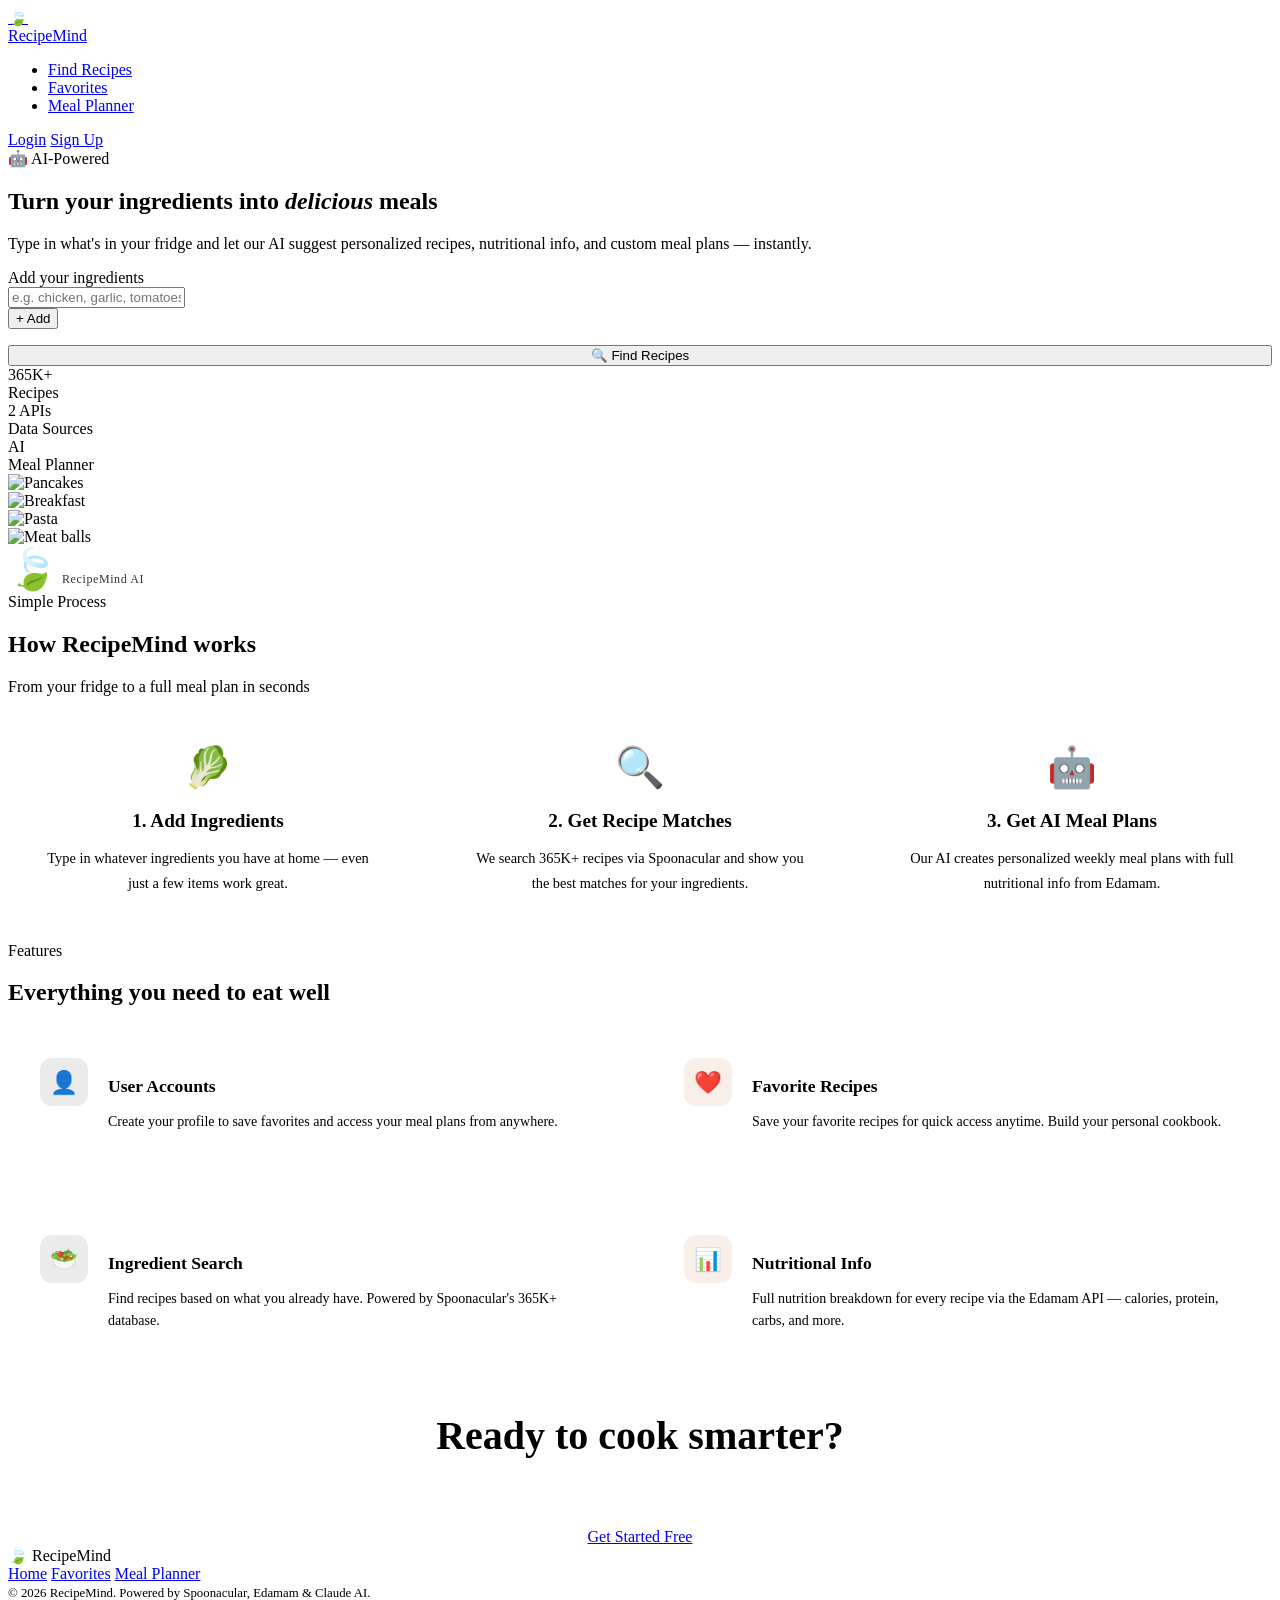
==== index.html @ cb947b87 "Inserted Frontend" ====
<!DOCTYPE html>
<html lang="en">
<head>
  <meta charset="UTF-8" />
  <meta name="viewport" content="width=device-width, initial-scale=1.0" />
  <title>RecipeMind — AI-Powered Recipe Finder</title>
  <link rel="stylesheet" href="../css/style.css" />
  <link rel="icon" href="/assets/leaves.png">
  <script src="https://cdn.jsdelivr.net/npm/@supabase/supabase-js@2"></script>
</head>
<body>

  <nav class="navbar">
    <div class="navbar-inner">
      <a href="index.html" class="nav-logo">
        <div class="logo-icon">🍃</div>
        RecipeMind
      </a>
      <ul class="nav-links">
        <li><a href="index.html" class="active">Find Recipes</a></li>
        <li><a href="favorites.html">Favorites</a></li>
        <li><a href="meal-plan.html">Meal Planner</a></li>
      </ul>
      <div class="nav-actions">
        <a href="login.html" class="btn btn-ghost btn-sm" id="nav-login-btn">Login</a>
        <a href="register.html" class="btn btn-primary btn-sm" id="nav-register-btn">Sign Up</a>
        <div id="nav-user-menu" style="display:none; align-items:center; gap:0.75rem;">
          <span style="font-size:0.85rem; color:var(--text-muted);">
            👤 <span id="nav-user-email"></span>
          </span>
          <button class="btn btn-ghost btn-sm" onclick="logout()">Logout</button>
        </div>
      </div>
    </div>
  </nav>

 
  <section class="hero">
    <div class="hero-bg"></div>
    <div class="hero-decor hero-decor-1"></div>
    <div class="hero-decor hero-decor-2"></div>

    <div class="hero-content">
      <div class="hero-text">
        <div class="hero-eyebrow">🤖 AI-Powered</div>
        <h1 class="hero-title">
          Turn your ingredients into <em>delicious</em> meals
        </h1>
        <p class="hero-subtitle">
          Type in what's in your fridge and let our AI suggest personalized recipes,
          nutritional info, and custom meal plans — instantly.
        </p>

        
        <div class="hero-search-box">
          <div class="search-label">Add your ingredients</div>
          <div class="ingredient-tags" id="hero-tags"></div>
          <div class="search-input-row">
            <div class="search-input-wrap">
              <input
                type="text"
                id="hero-ingredient-input"
                placeholder="e.g. chicken, garlic, tomatoes..."
              />
            </div>
            <button class="btn btn-secondary btn-sm" onclick="addHeroIngredient()">+ Add</button>
          </div>
          <div style="margin-top:1rem;">
            <button class="btn btn-terra btn-lg" onclick="goToSearch()" style="width:100%;">
              🔍 Find Recipes
            </button>
          </div>
        </div>

        <div class="hero-stats">
          <div class="stat-item">
            <div class="stat-num">365K+</div>
            <div class="stat-label">Recipes</div>
          </div>
          <div class="stat-item">
            <div class="stat-num">2 APIs</div>
            <div class="stat-label">Data Sources</div>
          </div>
          <div class="stat-item">
            <div class="stat-num">AI</div>
            <div class="stat-label">Meal Planner</div>
          </div>
        </div>
      </div>

      <div class="hero-visual">
        <div class="hero-card-stack">
          <div class="hero-food-card">
            <img src="https://images.unsplash.com/photo-1567620905732-2d1ec7ab7445?w=400&q=80" alt="Pancakes" />
          </div>
          <div class="hero-food-card">
            <img src="https://www.thespruceeats.com/thmb/mKQ4LuP3oEyUFpeY42EOECT2EUA=/750x0/filters:no_upscale():max_bytes(150000):strip_icc():format(webp)/SES-easy-australian-and-new-zealand-recipes-for-beginners-4125719-206abe74dff34de49690d424bae9a47b.jpg" alt="Breakfast" />
          </div>
          <div class="hero-food-card">
            <img src="https://dairyfarmersofcanada.ca/sites/default/files/styles/card_large/public/image_file_browser/conso_recipe/2025/5ee08d85-9b82-4a42-92cd-9e57a9760b8a%20%282%29.jpg?itok=xGPX0Mxe" alt="Pasta" />
          </div>
          <div class="hero-food-card">
            <img src="https://www.foodandwine.com/thmb/kK0ObB-TcBEDD6CqSKE0468nR1I=/750x0/filters:no_upscale():max_bytes(150000):strip_icc():format(webp)/Turkey-Meatballs-with-Cranberry-Sauce-FT-BLOG1022-d01ed8807b6241c290020694d11db493.png" alt="Meat balls" />
          </div>
          <div class="hero-food-card">
            <span style="font-size:2.5rem;">🍃</span>
            <span style="font-size:0.75rem; letter-spacing:0.05em; opacity:0.8;">RecipeMind AI</span>
          </div>
        </div>
      </div>
    </div>
  </section>

  <section class="section" style="background:var(--white);">
    <div class="section-inner">
      <div class="section-header">
        <span class="section-eyebrow">Simple Process</span>
        <h2 class="section-title">How RecipeMind works</h2>
        <p class="section-subtitle">From your fridge to a full meal plan in seconds</p>
      </div>
      <div style="display:grid; grid-template-columns:repeat(3,1fr); gap:2rem;">
        <div style="text-align:center; padding:2rem;">
          <div style="font-size:2.5rem; margin-bottom:1rem;">🥬</div>
          <h3 style="font-family:var(--font-display); font-size:1.2rem; margin-bottom:0.5rem; color:var(--charcoal);">1. Add Ingredients</h3>
          <p style="color:var(--text-muted); font-size:0.9rem; line-height:1.7;">Type in whatever ingredients you have at home — even just a few items work great.</p>
        </div>
        <div style="text-align:center; padding:2rem;">
          <div style="font-size:2.5rem; margin-bottom:1rem;">🔍</div>
          <h3 style="font-family:var(--font-display); font-size:1.2rem; margin-bottom:0.5rem; color:var(--charcoal);">2. Get Recipe Matches</h3>
          <p style="color:var(--text-muted); font-size:0.9rem; line-height:1.7;">We search 365K+ recipes via Spoonacular and show you the best matches for your ingredients.</p>
        </div>
        <div style="text-align:center; padding:2rem;">
          <div style="font-size:2.5rem; margin-bottom:1rem;">🤖</div>
          <h3 style="font-family:var(--font-display); font-size:1.2rem; margin-bottom:0.5rem; color:var(--charcoal);">3. Get AI Meal Plans</h3>
          <p style="color:var(--text-muted); font-size:0.9rem; line-height:1.7;">Our AI creates personalized weekly meal plans with full nutritional info from Edamam.</p>
        </div>
      </div>
    </div>
  </section>

  <section class="section">
    <div class="section-inner">
      <div class="section-header">
        <span class="section-eyebrow">Features</span>
        <h2 class="section-title">Everything you need to eat well</h2>
      </div>
      <div style="display:grid; grid-template-columns:repeat(2,1fr); gap:1.5rem;">
        <div style="background:var(--white); border-radius:var(--radius-lg); padding:2rem; box-shadow:var(--shadow-sm); display:flex; gap:1.25rem; align-items:flex-start;">
          <div style="width:48px; height:48px; background:rgba(45,74,62,0.1); border-radius:12px; display:flex; align-items:center; justify-content:center; font-size:1.4rem; flex-shrink:0;">👤</div>
          <div>
            <h3 style="font-family:var(--font-display); font-size:1.1rem; margin-bottom:0.4rem;">User Accounts</h3>
            <p style="color:var(--text-muted); font-size:0.875rem; line-height:1.6;">Create your profile to save favorites and access your meal plans from anywhere.</p>
          </div>
        </div>
        <div style="background:var(--white); border-radius:var(--radius-lg); padding:2rem; box-shadow:var(--shadow-sm); display:flex; gap:1.25rem; align-items:flex-start;">
          <div style="width:48px; height:48px; background:rgba(196,98,45,0.1); border-radius:12px; display:flex; align-items:center; justify-content:center; font-size:1.4rem; flex-shrink:0;">❤️</div>
          <div>
            <h3 style="font-family:var(--font-display); font-size:1.1rem; margin-bottom:0.4rem;">Favorite Recipes</h3>
            <p style="color:var(--text-muted); font-size:0.875rem; line-height:1.6;">Save your favorite recipes for quick access anytime. Build your personal cookbook.</p>
          </div>
        </div>
        <div style="background:var(--white); border-radius:var(--radius-lg); padding:2rem; box-shadow:var(--shadow-sm); display:flex; gap:1.25rem; align-items:flex-start;">
          <div style="width:48px; height:48px; background:rgba(45,74,62,0.1); border-radius:12px; display:flex; align-items:center; justify-content:center; font-size:1.4rem; flex-shrink:0;">🥗</div>
          <div>
            <h3 style="font-family:var(--font-display); font-size:1.1rem; margin-bottom:0.4rem;">Ingredient Search</h3>
            <p style="color:var(--text-muted); font-size:0.875rem; line-height:1.6;">Find recipes based on what you already have. Powered by Spoonacular's 365K+ database.</p>
          </div>
        </div>
        <div style="background:var(--white); border-radius:var(--radius-lg); padding:2rem; box-shadow:var(--shadow-sm); display:flex; gap:1.25rem; align-items:flex-start;">
          <div style="width:48px; height:48px; background:rgba(196,98,45,0.1); border-radius:12px; display:flex; align-items:center; justify-content:center; font-size:1.4rem; flex-shrink:0;">📊</div>
          <div>
            <h3 style="font-family:var(--font-display); font-size:1.1rem; margin-bottom:0.4rem;">Nutritional Info</h3>
            <p style="color:var(--text-muted); font-size:0.875rem; line-height:1.6;">Full nutrition breakdown for every recipe via the Edamam API — calories, protein, carbs, and more.</p>
          </div>
        </div>
      </div>
    </div>
  </section>

  <section class="section" style="background:var(--forest); color:var(--white); text-align:center;">
    <div class="section-inner">
      <h2 style="font-family:var(--font-display); font-size:2.5rem; margin-bottom:1rem;">Ready to cook smarter?</h2>
      <p style="color:rgba(255,255,255,0.7); margin-bottom:2rem; font-size:1.05rem;">Join thousands of home cooks using RecipeMind every day.</p>
      <a href="register.html" class="btn btn-terra btn-lg">Get Started Free</a>
    </div>
  </section>

  <footer class="footer">
    <div class="footer-inner">
      <span class="footer-logo">🍃 RecipeMind</span>
      <div class="footer-links">
        <a href="index.html">Home</a>
        <a href="favorites.html">Favorites</a>
        <a href="meal-plan.html">Meal Planner</a>
      </div>
      <span style="font-size:0.8rem;">© 2026 RecipeMind. Powered by Spoonacular, Edamam & Claude AI.</span>
    </div>
  </footer>

  <script src="../js/config.js"></script>
  <script>
    
    let heroIngredients = [];

    function addHeroIngredient() {
      const input = document.getElementById('hero-ingredient-input');
      const val = input.value.trim().toLowerCase();
      if (!val || heroIngredients.includes(val)) { input.value = ''; return; }
      heroIngredients.push(val);
      renderHeroTags();
      input.value = '';
      input.focus();
    }

    function removeHeroIngredient(ing) {
      heroIngredients = heroIngredients.filter(i => i !== ing);
      renderHeroTags();
    }

    function renderHeroTags() {
      const container = document.getElementById('hero-tags');
      container.innerHTML = heroIngredients.map(ing =>
        `<span class="ingredient-tag">${ing} <button onclick="removeHeroIngredient('${ing}')">×</button></span>`
      ).join('');
    }

    function goToSearch() {
      if (heroIngredients.length === 0) {
        showToast('Please add at least one ingredient!', 'error');
        return;
      }
      const params = new URLSearchParams({ ingredients: heroIngredients.join(',') });
      window.location.href = `search.html?${params.toString()}`;
    }

    document.getElementById('hero-ingredient-input').addEventListener('keypress', (e) => {
      if (e.key === 'Enter') addHeroIngredient();
    });

    updateNavAuth();
  </script>
</body>
</html>
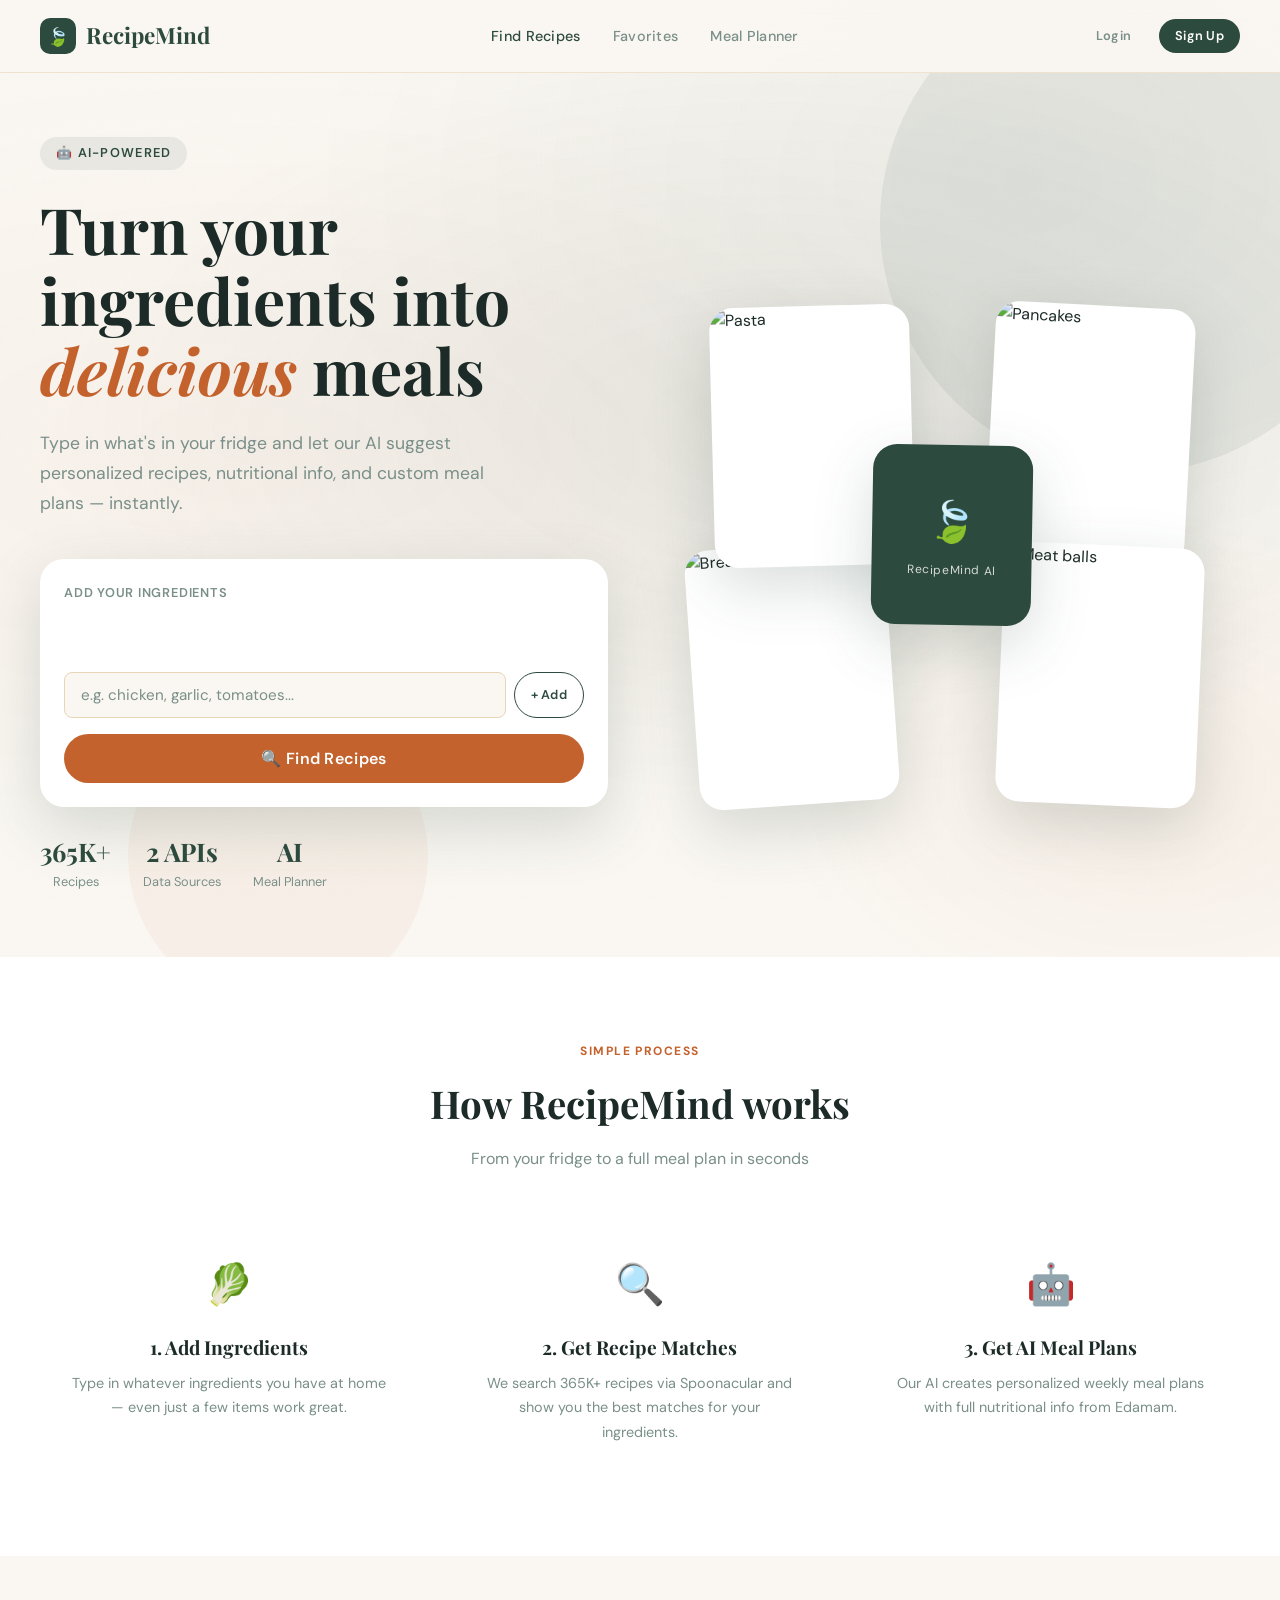
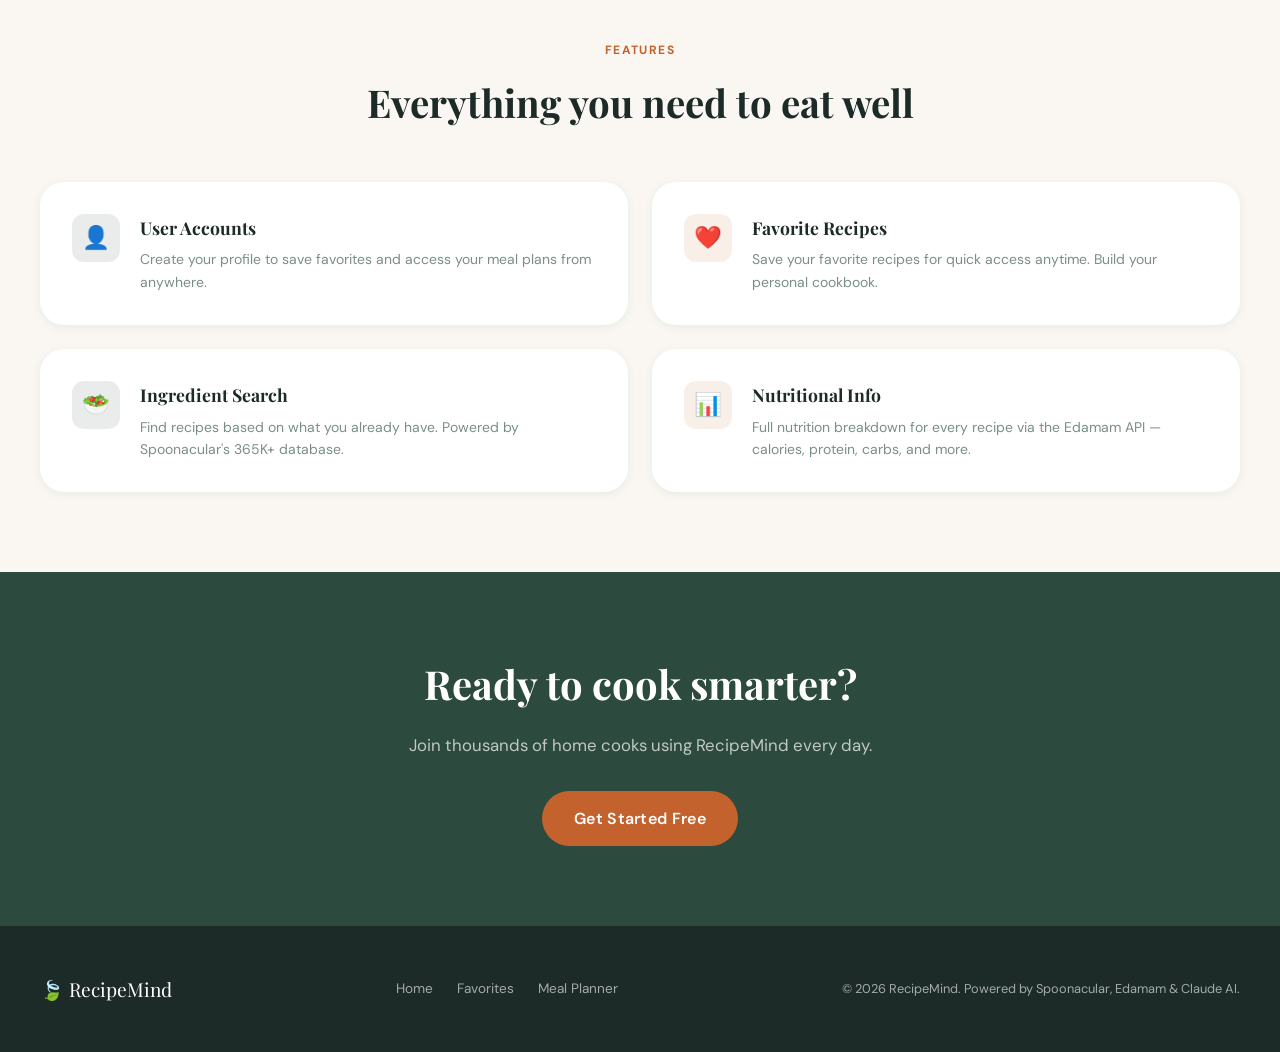
==== commit d8f841f2: "Update stylesheet link path in index.html" ====
--- a/index.html
+++ b/index.html
@@ -4,7 +4,7 @@
   <meta charset="UTF-8" />
   <meta name="viewport" content="width=device-width, initial-scale=1.0" />
   <title>RecipeMind — AI-Powered Recipe Finder</title>
-  <link rel="stylesheet" href="../css/style.css" />
+  <link rel="stylesheet" href="css/style.css" />
   <link rel="icon" href="/assets/leaves.png">
   <script src="https://cdn.jsdelivr.net/npm/@supabase/supabase-js@2"></script>
 </head>
--- a/css/style.css
+++ b/css/style.css
@@ -0,0 +1,1102 @@
+@import url('https://fonts.googleapis.com/css2?family=Playfair+Display:ital,wght@0,400;0,600;0,700;1,400;1,600&family=DM+Sans:wght@300;400;500;600&family=DM+Mono:wght@400;500&display=swap');
+
+:root {
+  --cream: #FAF7F2;
+  --cream-dark: #F0EBE1;
+  --forest: #2D4A3E;
+  --forest-light: #3D6357;
+  --terra: #C4622D;
+  --terra-light: #E07A4A;
+  --sand: #E8D5B7;
+  --sand-dark: #C9B899;
+  --charcoal: #1C2B27;
+  --text-muted: #7A8F89;
+  --white: #FFFFFF;
+
+  --font-display: 'Playfair Display', Georgia, serif;
+  --font-body: 'DM Sans', sans-serif;
+  --font-mono: 'DM Mono', monospace;
+
+  --radius-sm: 8px;
+  --radius-md: 16px;
+  --radius-lg: 24px;
+  --radius-xl: 40px;
+
+  --shadow-sm: 0 2px 8px rgba(44, 74, 62, 0.08);
+  --shadow-md: 0 8px 32px rgba(44, 74, 62, 0.12);
+  --shadow-lg: 0 20px 60px rgba(44, 74, 62, 0.18);
+
+  --transition: 0.3s cubic-bezier(0.4, 0, 0.2, 1);
+}
+
+
+*, *::before, *::after { box-sizing: border-box; margin: 0; padding: 0; }
+
+html { scroll-behavior: smooth; }
+
+body {
+  font-family: var(--font-body);
+  background-color: var(--cream);
+  color: var(--charcoal);
+  line-height: 1.6;
+  min-height: 100vh;
+  overflow-x: hidden;
+}
+
+a { text-decoration: none; color: inherit; }
+ul { list-style: none; }
+img { max-width: 100%; display: block; }
+button { cursor: pointer; font-family: var(--font-body); border: none; outline: none; }
+input, textarea, select { font-family: var(--font-body); outline: none; border: none; }
+
+body::before {
+  content: '';
+  position: fixed;
+  inset: 0;
+  background-image:
+    radial-gradient(ellipse at 20% 50%, rgba(196,98,45,0.04) 0%, transparent 60%),
+    radial-gradient(ellipse at 80% 20%, rgba(45,74,62,0.05) 0%, transparent 50%),
+    url("data:image/svg+xml,%3Csvg xmlns='http://www.w3.org/2000/svg' width='100' height='100'%3E%3Cfilter id='n'%3E%3CfeTurbulence type='fractalNoise' baseFrequency='0.9' numOctaves='4' stitchTiles='stitch'/%3E%3C/filter%3E%3Crect width='100%25' height='100%25' filter='url(%23n)' opacity='0.015'/%3E%3C/svg%3E");
+  pointer-events: none;
+  z-index: 0;
+}
+
+.navbar {
+  position: sticky;
+  top: 0;
+  z-index: 100;
+  background: rgba(250, 247, 242, 0.92);
+  backdrop-filter: blur(20px);
+  -webkit-backdrop-filter: blur(20px);
+  border-bottom: 1px solid rgba(232, 213, 183, 0.6);
+  padding: 0 2rem;
+}
+
+.navbar-inner {
+  max-width: 1200px;
+  margin: 0 auto;
+  height: 72px;
+  display: flex;
+  align-items: center;
+  justify-content: space-between;
+}
+
+.nav-logo {
+  display: flex;
+  align-items: center;
+  gap: 10px;
+  font-family: var(--font-display);
+  font-size: 1.4rem;
+  font-weight: 700;
+  color: var(--forest);
+}
+
+.nav-logo .logo-icon {
+  width: 36px;
+  height: 36px;
+  background: var(--forest);
+  border-radius: 10px;
+  display: flex;
+  align-items: center;
+  justify-content: center;
+  font-size: 1.1rem;
+}
+
+.nav-links {
+  display: flex;
+  align-items: center;
+  gap: 2rem;
+}
+
+.nav-links a {
+  font-size: 0.9rem;
+  font-weight: 500;
+  color: var(--text-muted);
+  transition: color var(--transition);
+  letter-spacing: 0.02em;
+}
+
+.nav-links a:hover, .nav-links a.active { color: var(--forest); }
+
+.nav-actions {
+  display: flex;
+  align-items: center;
+  gap: 0.75rem;
+}
+
+
+.btn {
+  display: inline-flex;
+  align-items: center;
+  justify-content: center;
+  gap: 8px;
+  padding: 0.65rem 1.4rem;
+  border-radius: var(--radius-xl);
+  font-size: 0.875rem;
+  font-weight: 600;
+  letter-spacing: 0.02em;
+  transition: all var(--transition);
+  white-space: nowrap;
+}
+
+.btn-primary {
+  background: var(--forest);
+  color: var(--white);
+}
+.btn-primary:hover {
+  background: var(--forest-light);
+  transform: translateY(-1px);
+  box-shadow: var(--shadow-md);
+}
+
+.btn-secondary {
+  background: transparent;
+  color: var(--forest);
+  border: 1.5px solid var(--forest);
+}
+.btn-secondary:hover {
+  background: var(--forest);
+  color: var(--white);
+}
+
+.btn-terra {
+  background: var(--terra);
+  color: var(--white);
+}
+.btn-terra:hover {
+  background: var(--terra-light);
+  transform: translateY(-1px);
+  box-shadow: 0 8px 24px rgba(196, 98, 45, 0.35);
+}
+
+.btn-ghost {
+  background: transparent;
+  color: var(--text-muted);
+  padding: 0.65rem 1rem;
+}
+.btn-ghost:hover { color: var(--forest); background: var(--cream-dark); }
+
+.btn-lg {
+  padding: 0.9rem 2rem;
+  font-size: 1rem;
+}
+
+.btn-sm {
+  padding: 0.45rem 1rem;
+  font-size: 0.8rem;
+}
+
+.btn:disabled {
+  opacity: 0.6;
+  cursor: not-allowed;
+  transform: none !important;
+}
+
+.hero {
+  position: relative;
+  min-height: 85vh;
+  display: flex;
+  align-items: center;
+  padding: 4rem 2rem;
+  overflow: hidden;
+}
+
+.hero-bg {
+  position: absolute;
+  inset: 0;
+  background:
+    radial-gradient(ellipse 80% 60% at 60% 40%, rgba(45,74,62,0.08) 0%, transparent 70%),
+    radial-gradient(ellipse 50% 50% at 90% 80%, rgba(196,98,45,0.06) 0%, transparent 60%);
+}
+
+.hero-decor {
+  position: absolute;
+  border-radius: 50%;
+  opacity: 0.08;
+  background: var(--forest);
+}
+.hero-decor-1 { width: 500px; height: 500px; top: -100px; right: -100px; }
+.hero-decor-2 { width: 300px; height: 300px; bottom: -50px; left: 10%; background: var(--terra); opacity: 0.05; }
+
+.hero-content {
+  position: relative;
+  max-width: 1200px;
+  margin: 0 auto;
+  width: 100%;
+  display: grid;
+  grid-template-columns: 1fr 1fr;
+  gap: 4rem;
+  align-items: center;
+}
+
+.hero-text { animation: fadeUp 0.8s ease both; }
+
+.hero-eyebrow {
+  display: inline-flex;
+  align-items: center;
+  gap: 8px;
+  background: rgba(45,74,62,0.08);
+  color: var(--forest);
+  font-size: 0.8rem;
+  font-weight: 600;
+  letter-spacing: 0.1em;
+  text-transform: uppercase;
+  padding: 0.4rem 1rem;
+  border-radius: var(--radius-xl);
+  margin-bottom: 1.5rem;
+}
+
+.hero-title {
+  font-family: var(--font-display);
+  font-size: clamp(2.5rem, 5vw, 4rem);
+  font-weight: 700;
+  line-height: 1.1;
+  color: var(--charcoal);
+  margin-bottom: 1.5rem;
+}
+
+.hero-title em {
+  font-style: italic;
+  color: var(--terra);
+}
+
+.hero-subtitle {
+  font-size: 1.1rem;
+  color: var(--text-muted);
+  margin-bottom: 2.5rem;
+  max-width: 460px;
+  line-height: 1.7;
+}
+
+.hero-search-box {
+  background: var(--white);
+  border-radius: var(--radius-lg);
+  padding: 1.5rem;
+  box-shadow: var(--shadow-lg);
+  margin-bottom: 1.5rem;
+  animation: fadeUp 0.8s 0.2s ease both;
+}
+
+.search-label {
+  font-size: 0.8rem;
+  font-weight: 600;
+  letter-spacing: 0.06em;
+  text-transform: uppercase;
+  color: var(--text-muted);
+  margin-bottom: 0.75rem;
+}
+
+.ingredient-tags {
+  display: flex;
+  flex-wrap: wrap;
+  gap: 0.5rem;
+  min-height: 40px;
+  margin-bottom: 1rem;
+}
+
+.ingredient-tag {
+  display: flex;
+  align-items: center;
+  gap: 6px;
+  background: var(--cream);
+  border: 1.5px solid var(--sand);
+  color: var(--forest);
+  font-size: 0.85rem;
+  font-weight: 500;
+  padding: 0.3rem 0.75rem;
+  border-radius: var(--radius-xl);
+  animation: tagPop 0.2s ease;
+}
+
+.ingredient-tag button {
+  background: none;
+  color: var(--text-muted);
+  font-size: 1rem;
+  line-height: 1;
+  padding: 0;
+  transition: color var(--transition);
+}
+.ingredient-tag button:hover { color: var(--terra); }
+
+.search-input-row {
+  display: flex;
+  gap: 0.5rem;
+}
+
+.search-input-wrap {
+  flex: 1;
+  position: relative;
+}
+
+.search-input-wrap input {
+  width: 100%;
+  background: var(--cream);
+  border: 1.5px solid var(--sand);
+  border-radius: var(--radius-sm);
+  padding: 0.75rem 1rem;
+  font-size: 0.95rem;
+  color: var(--charcoal);
+  transition: border-color var(--transition);
+}
+.search-input-wrap input:focus { border-color: var(--forest); }
+.search-input-wrap input::placeholder { color: var(--text-muted); }
+
+.hero-stats {
+  display: flex;
+  gap: 2rem;
+  animation: fadeUp 0.8s 0.4s ease both;
+}
+
+.stat-item { text-align: center; }
+.stat-num {
+  font-family: var(--font-display);
+  font-size: 1.6rem;
+  font-weight: 700;
+  color: var(--forest);
+}
+.stat-label { font-size: 0.8rem; color: var(--text-muted); }
+
+.hero-visual {
+  position: relative;
+  animation: fadeUp 0.8s 0.3s ease both;
+}
+
+.hero-card-stack { position: relative; height: 420px; }
+
+.hero-food-card {
+  position: absolute;
+  background: var(--white);
+  border-radius: var(--radius-lg);
+  overflow: hidden;
+  box-shadow: var(--shadow-lg);
+  transition: transform var(--transition);
+}
+
+.hero-food-card:nth-child(1) {
+  width: 200px; height: 260px;
+  top: 0; right: 50px;
+  transform: rotate(3deg);
+}
+.hero-food-card:nth-child(2) {
+  width: 200px; height: 260px;
+  top: 240px;bottom: 0; left: 20px;
+  transform: rotate(-4deg);
+}
+.hero-food-card:nth-child(3) {
+  width: 200px; height: 260px;
+  top: 1px; left: 40px;
+  transform: rotate(-1.5deg);
+}
+.hero-food-card:nth-child(4) {
+  width: 200px; height: 260px;
+  top: 240px; right: 40px;
+  transform: rotate(2.5deg);
+}
+.hero-food-card:nth-child(5) {
+  width: 160px; height: 180px;
+  top: 140px; left: 200px;
+  transform: rotate(1deg);
+  background: var(--forest);
+  display: flex;
+  align-items: center;
+  justify-content: center;
+  flex-direction: column;
+  gap: 0.5rem;
+  color: var(--white);
+}
+
+.hero-food-card img { width: 100%; height: 100%; object-fit: cover; }
+
+.hero-food-card:hover { transform: rotate(0deg) scale(1.02) !important; z-index: 10; }
+
+
+.section { padding: 5rem 2rem; }
+.section-inner { max-width: 1200px; margin: 0 auto; }
+
+.section-header {
+  text-align: center;
+  margin-bottom: 3rem;
+}
+
+.section-eyebrow {
+  display: inline-block;
+  font-size: 0.75rem;
+  font-weight: 700;
+  letter-spacing: 0.12em;
+  text-transform: uppercase;
+  color: var(--terra);
+  margin-bottom: 0.75rem;
+}
+
+.section-title {
+  font-family: var(--font-display);
+  font-size: clamp(1.8rem, 3vw, 2.8rem);
+  font-weight: 700;
+  color: var(--charcoal);
+  margin-bottom: 0.75rem;
+}
+
+.section-subtitle {
+  font-size: 1rem;
+  color: var(--text-muted);
+  max-width: 500px;
+  margin: 0 auto;
+}
+
+.recipes-grid {
+  display: grid;
+  grid-template-columns: repeat(auto-fill, minmax(280px, 1fr));
+  gap: 1.5rem;
+}
+
+.recipe-card {
+  background: var(--white);
+  border-radius: var(--radius-lg);
+  overflow: hidden;
+  box-shadow: var(--shadow-sm);
+  transition: all var(--transition);
+  animation: fadeUp 0.5s ease both;
+}
+
+.recipe-card:hover {
+  transform: translateY(-6px);
+  box-shadow: var(--shadow-lg);
+}
+
+.recipe-card-img {
+  position: relative;
+  height: 200px;
+  overflow: hidden;
+  background: var(--cream-dark);
+}
+
+.recipe-card-img img {
+  width: 100%;
+  height: 100%;
+  object-fit: cover;
+  transition: transform 0.5s ease;
+}
+
+.recipe-card:hover .recipe-card-img img { transform: scale(1.05); }
+
+.recipe-card-badges {
+  position: absolute;
+  top: 0.75rem;
+  left: 0.75rem;
+  display: flex;
+  gap: 0.4rem;
+}
+
+.badge {
+  font-size: 0.7rem;
+  font-weight: 700;
+  letter-spacing: 0.04em;
+  text-transform: uppercase;
+  padding: 0.25rem 0.6rem;
+  border-radius: var(--radius-xl);
+}
+
+.badge-green { background: rgba(45,74,62,0.9); color: var(--white); }
+.badge-terra { background: rgba(196,98,45,0.9); color: var(--white); }
+
+.fav-btn {
+  position: absolute;
+  top: 0.75rem;
+  right: 0.75rem;
+  width: 36px;
+  height: 36px;
+  background: rgba(255,255,255,0.9);
+  backdrop-filter: blur(8px);
+  border-radius: 50%;
+  display: flex;
+  align-items: center;
+  justify-content: center;
+  font-size: 1rem;
+  transition: all var(--transition);
+  border: none;
+  cursor: pointer;
+  color: var(--text-muted);
+}
+
+.fav-btn:hover, .fav-btn.active { color: #E53935; background: white; transform: scale(1.1); }
+
+.recipe-card-body { padding: 1.25rem; }
+
+.recipe-card-title {
+  font-family: var(--font-display);
+  font-size: 1.05rem;
+  font-weight: 600;
+  color: var(--charcoal);
+  margin-bottom: 0.5rem;
+  line-height: 1.3;
+}
+
+.recipe-card-meta {
+  display: flex;
+  gap: 1rem;
+  margin-bottom: 1rem;
+}
+
+.meta-item {
+  display: flex;
+  align-items: center;
+  gap: 4px;
+  font-size: 0.8rem;
+  color: var(--text-muted);
+}
+
+.recipe-card-footer {
+  display: flex;
+  align-items: center;
+  justify-content: space-between;
+  padding-top: 0.75rem;
+  border-top: 1px solid var(--cream-dark);
+}
+
+.missed-ingredients {
+  font-size: 0.75rem;
+  color: var(--terra);
+  font-weight: 500;
+}
+
+.search-page { padding: 2rem; }
+
+.search-page-inner { max-width: 1200px; margin: 0 auto; }
+
+.search-page-header {
+  text-align: center;
+  padding: 3rem 0 2rem;
+}
+
+.search-page-title {
+  font-family: var(--font-display);
+  font-size: 2.5rem;
+  font-weight: 700;
+  color: var(--charcoal);
+  margin-bottom: 0.5rem;
+}
+
+.big-search-box {
+  background: var(--white);
+  border-radius: var(--radius-lg);
+  padding: 2rem;
+  box-shadow: var(--shadow-md);
+  margin-bottom: 3rem;
+}
+
+.big-search-box .search-label {
+  font-size: 0.85rem;
+  margin-bottom: 1rem;
+}
+
+.big-search-box .ingredient-tags { min-height: 50px; margin-bottom: 1.25rem; }
+
+.big-search-box input {
+  width: 100%;
+  background: var(--cream);
+  border: 1.5px solid var(--sand);
+  border-radius: var(--radius-sm);
+  padding: 0.85rem 1.25rem;
+  font-size: 1rem;
+  color: var(--charcoal);
+  transition: border-color var(--transition);
+  margin-bottom: 1rem;
+}
+.big-search-box input:focus { border-color: var(--forest); }
+
+.search-actions { display: flex; gap: 0.75rem; }
+
+.results-header {
+  display: flex;
+  align-items: center;
+  justify-content: space-between;
+  margin-bottom: 1.5rem;
+}
+
+.results-count {
+  font-size: 0.9rem;
+  color: var(--text-muted);
+}
+
+.results-count span { font-weight: 700; color: var(--charcoal); }
+
+.auth-page {
+  min-height: 100vh;
+  display: flex;
+  align-items: center;
+  justify-content: center;
+  padding: 2rem;
+  position: relative;
+}
+
+.auth-bg {
+  position: fixed;
+  inset: 0;
+  background:
+    radial-gradient(ellipse 70% 70% at 30% 50%, rgba(45,74,62,0.06) 0%, transparent 70%),
+    radial-gradient(ellipse 50% 50% at 80% 70%, rgba(196,98,45,0.05) 0%, transparent 60%);
+  pointer-events: none;
+}
+
+.auth-card {
+  position: relative;
+  background: var(--white);
+  border-radius: var(--radius-xl);
+  padding: 3rem;
+  width: 100%;
+  max-width: 440px;
+  box-shadow: var(--shadow-lg);
+  animation: fadeUp 0.6s ease both;
+}
+
+.auth-logo {
+  display: flex;
+  align-items: center;
+  gap: 10px;
+  font-family: var(--font-display);
+  font-size: 1.3rem;
+  font-weight: 700;
+  color: var(--forest);
+  margin-bottom: 2rem;
+}
+
+.auth-logo .logo-icon {
+  width: 40px; height: 40px;
+  background: var(--forest);
+  border-radius: 12px;
+  display: flex;
+  align-items: center;
+  justify-content: center;
+  font-size: 1.2rem;
+}
+
+.auth-title {
+  font-family: var(--font-display);
+  font-size: 1.8rem;
+  font-weight: 700;
+  color: var(--charcoal);
+  margin-bottom: 0.4rem;
+}
+
+.auth-subtitle {
+  font-size: 0.9rem;
+  color: var(--text-muted);
+  margin-bottom: 2rem;
+}
+
+.form-group { margin-bottom: 1.25rem; }
+
+.form-label {
+  display: block;
+  font-size: 0.85rem;
+  font-weight: 600;
+  color: var(--charcoal);
+  margin-bottom: 0.5rem;
+}
+
+.form-input {
+  width: 100%;
+  background: var(--cream);
+  border: 1.5px solid var(--sand);
+  border-radius: var(--radius-sm);
+  padding: 0.85rem 1rem;
+  font-size: 0.95rem;
+  color: var(--charcoal);
+  transition: all var(--transition);
+}
+
+.form-input:focus {
+  border-color: var(--forest);
+  background: var(--white);
+  box-shadow: 0 0 0 3px rgba(45,74,62,0.08);
+}
+
+.form-input.error { border-color: #E53935; }
+
+.form-error {
+  font-size: 0.8rem;
+  color: #E53935;
+  margin-top: 0.4rem;
+  display: none;
+}
+
+.form-error.show { display: block; }
+
+.password-wrap { position: relative; }
+.password-wrap input { padding-right: 3rem; }
+.password-toggle {
+  position: absolute;
+  right: 0.75rem;
+  top: 50%;
+  transform: translateY(-50%);
+  background: none;
+  color: var(--text-muted);
+  font-size: 1rem;
+  transition: color var(--transition);
+}
+.password-toggle:hover { color: var(--forest); }
+
+.auth-divider {
+  display: flex;
+  align-items: center;
+  gap: 1rem;
+  margin: 1.5rem 0;
+  color: var(--text-muted);
+  font-size: 0.8rem;
+}
+.auth-divider::before, .auth-divider::after {
+  content: '';
+  flex: 1;
+  height: 1px;
+  background: var(--sand);
+}
+
+.auth-footer {
+  text-align: center;
+  margin-top: 1.5rem;
+  font-size: 0.875rem;
+  color: var(--text-muted);
+}
+.auth-footer a { color: var(--forest); font-weight: 600; }
+.auth-footer a:hover { text-decoration: underline; }
+
+.alert {
+  padding: 0.85rem 1rem;
+  border-radius: var(--radius-sm);
+  font-size: 0.875rem;
+  margin-bottom: 1rem;
+  display: none;
+}
+.alert.show { display: flex; align-items: center; gap: 8px; }
+.alert-error { background: #FFEBEE; color: #C62828; border: 1px solid #FFCDD2; }
+.alert-success { background: #E8F5E9; color: #2E7D32; border: 1px solid #C8E6C9; }
+
+.page-header {
+  background: var(--white);
+  border-bottom: 1px solid var(--cream-dark);
+  padding: 3rem 2rem 2rem;
+}
+
+.page-header-inner {
+  max-width: 1200px;
+  margin: 0 auto;
+}
+
+.page-title {
+  font-family: var(--font-display);
+  font-size: 2rem;
+  font-weight: 700;
+  color: var(--charcoal);
+  margin-bottom: 0.4rem;
+}
+
+.page-subtitle { font-size: 0.9rem; color: var(--text-muted); }
+
+.empty-state {
+  text-align: center;
+  padding: 5rem 2rem;
+  color: var(--text-muted);
+}
+
+.empty-state-icon { font-size: 4rem; margin-bottom: 1rem; opacity: 0.4; }
+.empty-state h3 {
+  font-family: var(--font-display);
+  font-size: 1.4rem;
+  color: var(--charcoal);
+  margin-bottom: 0.5rem;
+}
+.empty-state p { margin-bottom: 1.5rem; }
+
+.meal-plan-hero {
+  background: var(--forest);
+  color: var(--white);
+  padding: 4rem 2rem;
+  position: relative;
+  overflow: hidden;
+}
+
+.meal-plan-hero::before {
+  content: '';
+  position: absolute;
+  inset: 0;
+  background: radial-gradient(ellipse 60% 80% at 80% 50%, rgba(196,98,45,0.2) 0%, transparent 70%);
+}
+
+.meal-plan-hero-inner {
+  position: relative;
+  max-width: 1200px;
+  margin: 0 auto;
+  display: grid;
+  grid-template-columns: 1fr 1fr;
+  gap: 3rem;
+  align-items: center;
+}
+
+.meal-plan-title {
+  font-family: var(--font-display);
+  font-size: clamp(2rem, 4vw, 3rem);
+  font-weight: 700;
+  margin-bottom: 1rem;
+}
+
+.meal-plan-title em { font-style: italic; color: var(--terra-light); }
+
+.meal-plan-desc { color: rgba(255,255,255,0.75); line-height: 1.7; margin-bottom: 2rem; }
+
+.meal-plan-form {
+  background: rgba(255,255,255,0.08);
+  backdrop-filter: blur(10px);
+  border: 1px solid rgba(255,255,255,0.15);
+  border-radius: var(--radius-lg);
+  padding: 2rem;
+}
+
+.meal-plan-form .form-label { color: rgba(255,255,255,0.8); }
+
+.meal-plan-form textarea {
+  width: 100%;
+  background: rgba(255,255,255,0.1);
+  border: 1.5px solid rgba(255,255,255,0.2);
+  border-radius: var(--radius-sm);
+  padding: 0.85rem 1rem;
+  font-size: 0.95rem;
+  color: var(--white);
+  min-height: 100px;
+  resize: vertical;
+  transition: border-color var(--transition);
+  margin-bottom: 1rem;
+}
+.meal-plan-form textarea:focus { border-color: rgba(255,255,255,0.5); }
+.meal-plan-form textarea::placeholder { color: rgba(255,255,255,0.4); }
+
+.meal-plan-options {
+  display: grid;
+  grid-template-columns: 1fr 1fr;
+  gap: 0.75rem;
+  margin-bottom: 1rem;
+}
+
+.meal-plan-form select {
+  width: 100%;
+  background: rgba(255,255,255,0.1);
+  border: 1.5px solid rgba(255,255,255,0.2);
+  border-radius: var(--radius-sm);
+  padding: 0.75rem 1rem;
+  font-size: 0.9rem;
+  color: var(--white);
+  cursor: pointer;
+}
+
+.meal-plan-form select option { background: var(--forest); }
+
+.plan-results { padding: 3rem 2rem; max-width: 1200px; margin: 0 auto; }
+
+.plan-week {
+  display: grid;
+  grid-template-columns: repeat(7, 1fr);
+  gap: 1rem;
+  margin-bottom: 2rem;
+}
+
+.plan-day-card {
+  background: var(--white);
+  border-radius: var(--radius-md);
+  padding: 1rem;
+  box-shadow: var(--shadow-sm);
+  animation: fadeUp 0.4s ease both;
+}
+
+.plan-day-header {
+  font-size: 0.75rem;
+  font-weight: 700;
+  letter-spacing: 0.08em;
+  text-transform: uppercase;
+  color: var(--forest);
+  padding-bottom: 0.5rem;
+  border-bottom: 2px solid var(--terra);
+  margin-bottom: 0.75rem;
+}
+
+.plan-meal {
+  margin-bottom: 0.75rem;
+}
+
+.plan-meal-label {
+  font-size: 0.7rem;
+  font-weight: 700;
+  text-transform: uppercase;
+  letter-spacing: 0.06em;
+  color: var(--text-muted);
+  margin-bottom: 0.2rem;
+}
+
+.plan-meal-name {
+  font-size: 0.8rem;
+  color: var(--charcoal);
+  font-weight: 500;
+  line-height: 1.3;
+}
+
+.nutrition-panel {
+  background: var(--white);
+  border-radius: var(--radius-lg);
+  padding: 1.5rem;
+  box-shadow: var(--shadow-md);
+  margin-top: 1rem;
+}
+
+.nutrition-title {
+  font-family: var(--font-display);
+  font-size: 1.1rem;
+  font-weight: 600;
+  color: var(--charcoal);
+  margin-bottom: 1.25rem;
+  display: flex;
+  align-items: center;
+  gap: 8px;
+}
+
+.nutrition-grid {
+  display: grid;
+  grid-template-columns: repeat(4, 1fr);
+  gap: 0.75rem;
+}
+
+.nutrition-item {
+  text-align: center;
+  background: var(--cream);
+  border-radius: var(--radius-md);
+  padding: 0.85rem 0.5rem;
+}
+
+.nutrition-value {
+  font-family: var(--font-display);
+  font-size: 1.4rem;
+  font-weight: 700;
+  color: var(--forest);
+}
+
+.nutrition-label {
+  font-size: 0.7rem;
+  color: var(--text-muted);
+  text-transform: uppercase;
+  letter-spacing: 0.06em;
+  margin-top: 0.2rem;
+}
+
+.loading-spinner {
+  display: flex;
+  flex-direction: column;
+  align-items: center;
+  justify-content: center;
+  padding: 4rem;
+  gap: 1rem;
+  color: var(--text-muted);
+}
+
+.spinner {
+  width: 40px;
+  height: 40px;
+  border: 3px solid var(--sand);
+  border-top-color: var(--forest);
+  border-radius: 50%;
+  animation: spin 0.8s linear infinite;
+}
+
+.skeleton {
+  background: linear-gradient(90deg, var(--cream-dark) 25%, var(--cream) 50%, var(--cream-dark) 75%);
+  background-size: 200% 100%;
+  animation: shimmer 1.5s infinite;
+  border-radius: var(--radius-sm);
+}
+
+.toast-container {
+  position: fixed;
+  bottom: 2rem;
+  right: 2rem;
+  z-index: 1000;
+  display: flex;
+  flex-direction: column;
+  gap: 0.5rem;
+}
+
+.toast {
+  display: flex;
+  align-items: center;
+  gap: 0.75rem;
+  background: var(--charcoal);
+  color: var(--white);
+  padding: 0.85rem 1.25rem;
+  border-radius: var(--radius-md);
+  font-size: 0.875rem;
+  box-shadow: var(--shadow-lg);
+  animation: slideIn 0.3s ease;
+  min-width: 250px;
+}
+
+.toast.success { background: var(--forest); }
+.toast.error { background: #C62828; }
+
+.footer {
+  background: var(--charcoal);
+  color: rgba(255,255,255,0.6);
+  padding: 3rem 2rem;
+  margin-top: auto;
+}
+
+.footer-inner {
+  max-width: 1200px;
+  margin: 0 auto;
+  display: flex;
+  align-items: center;
+  justify-content: space-between;
+}
+
+.footer-logo {
+  font-family: var(--font-display);
+  font-size: 1.2rem;
+  color: var(--white);
+}
+
+.footer-links { display: flex; gap: 1.5rem; font-size: 0.85rem; }
+.footer-links a:hover { color: var(--white); }
+
+@keyframes fadeUp {
+  from { opacity: 0; transform: translateY(24px); }
+  to { opacity: 1; transform: translateY(0); }
+}
+
+@keyframes tagPop {
+  from { opacity: 0; transform: scale(0.8); }
+  to { opacity: 1; transform: scale(1); }
+}
+
+@keyframes spin {
+  to { transform: rotate(360deg); }
+}
+
+@keyframes shimmer {
+  to { background-position: -200% 0; }
+}
+
+@keyframes slideIn {
+  from { opacity: 0; transform: translateX(20px); }
+  to { opacity: 1; transform: translateX(0); }
+}
+
+@media (max-width: 900px) {
+  .hero-content { grid-template-columns: 1fr; }
+  .hero-visual { display: none; }
+  .meal-plan-hero-inner { grid-template-columns: 1fr; }
+  .plan-week { grid-template-columns: repeat(2, 1fr); }
+}
+
+@media (max-width: 600px) {
+  .navbar-inner { padding: 0 1rem; }
+  .nav-links { display: none; }
+  .auth-card { padding: 2rem 1.5rem; }
+  .plan-week { grid-template-columns: 1fr; }
+  .nutrition-grid { grid-template-columns: repeat(2, 1fr); }
+  .meal-plan-options { grid-template-columns: 1fr; }
+  .hero-stats { gap: 1rem; }
+}
